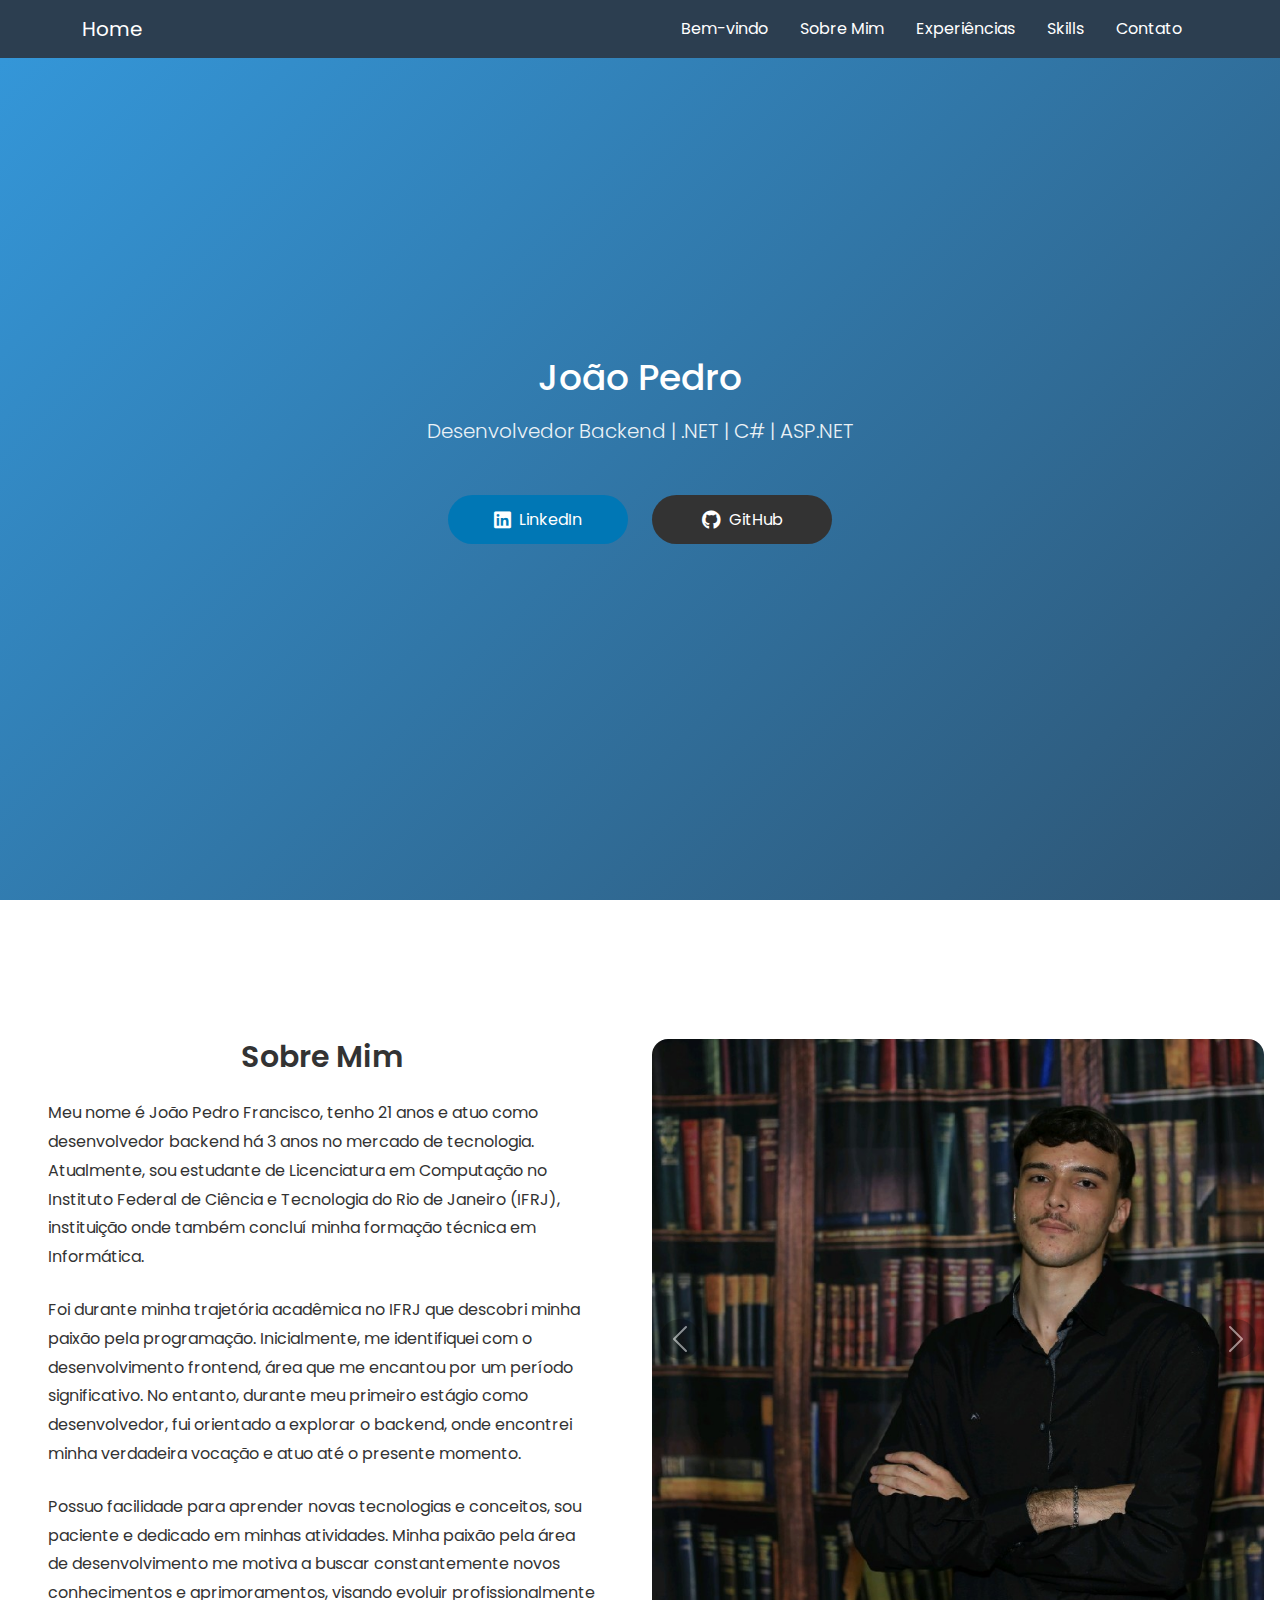
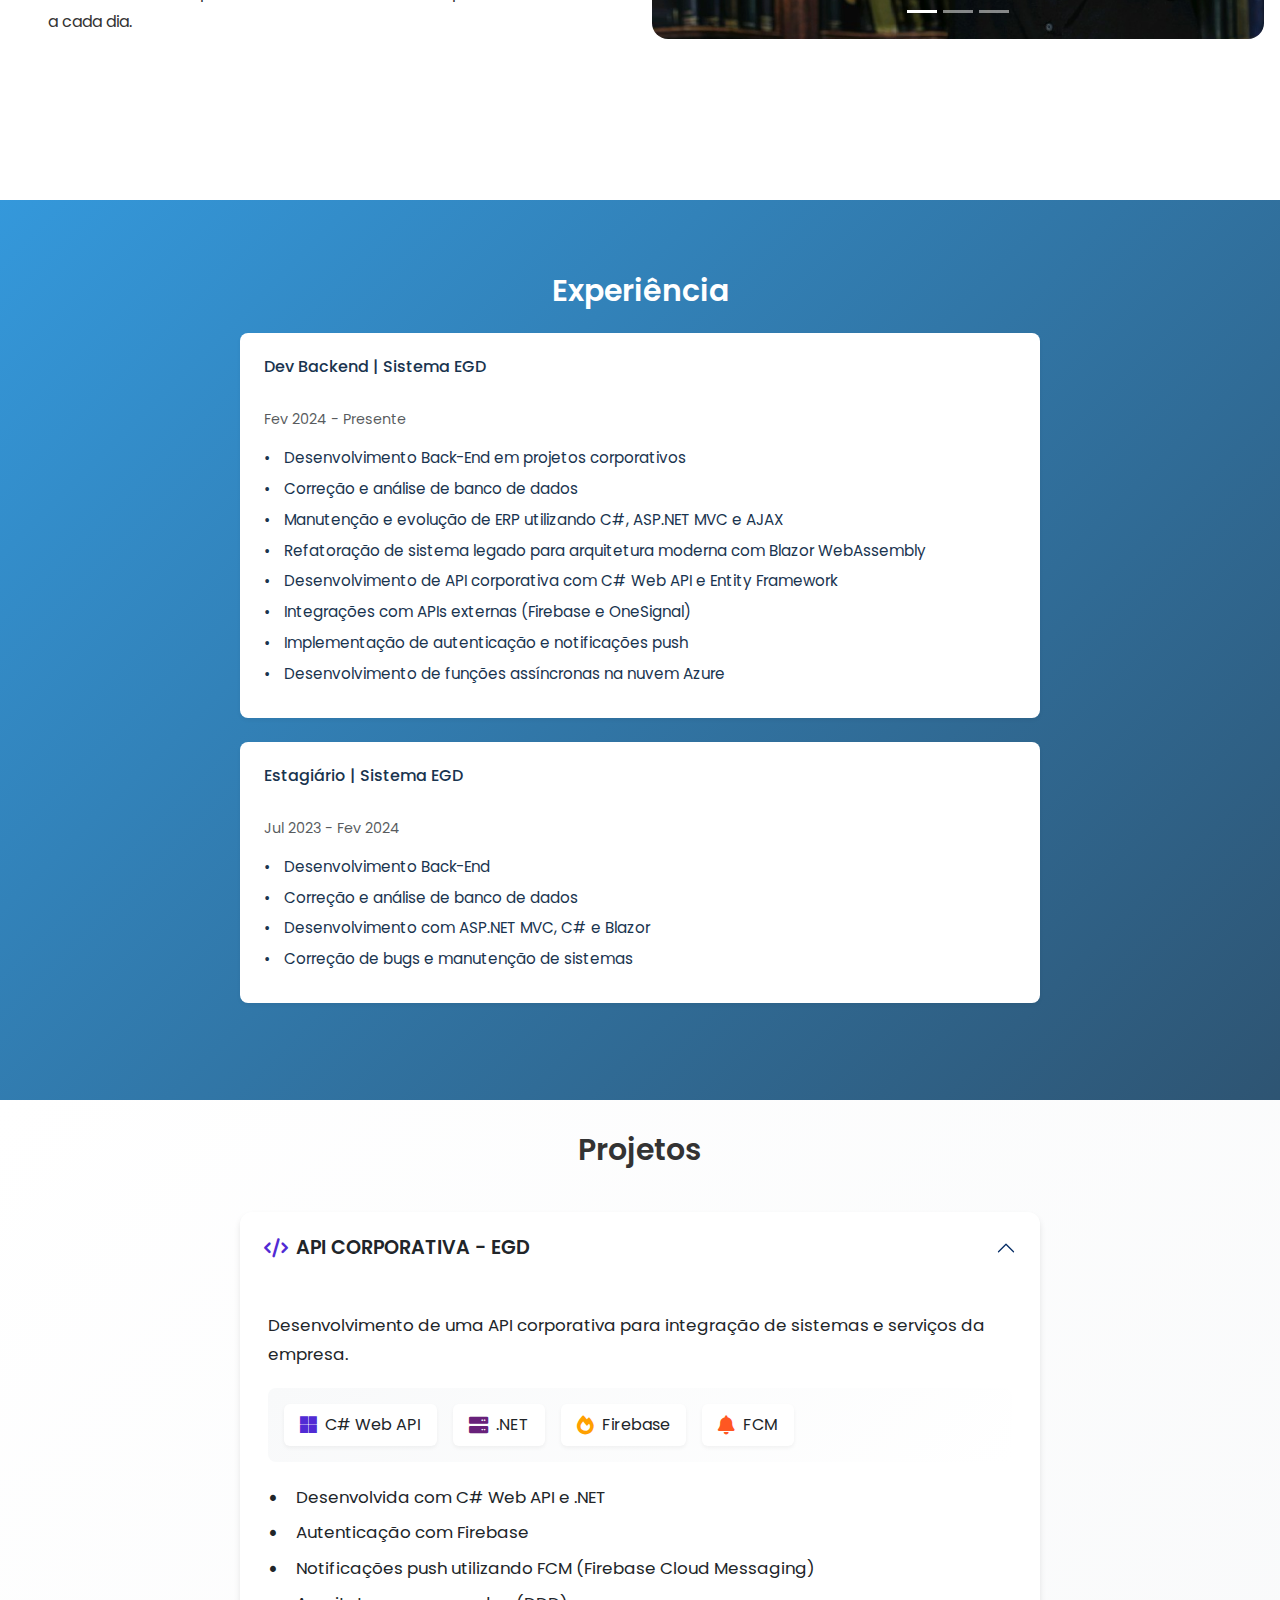
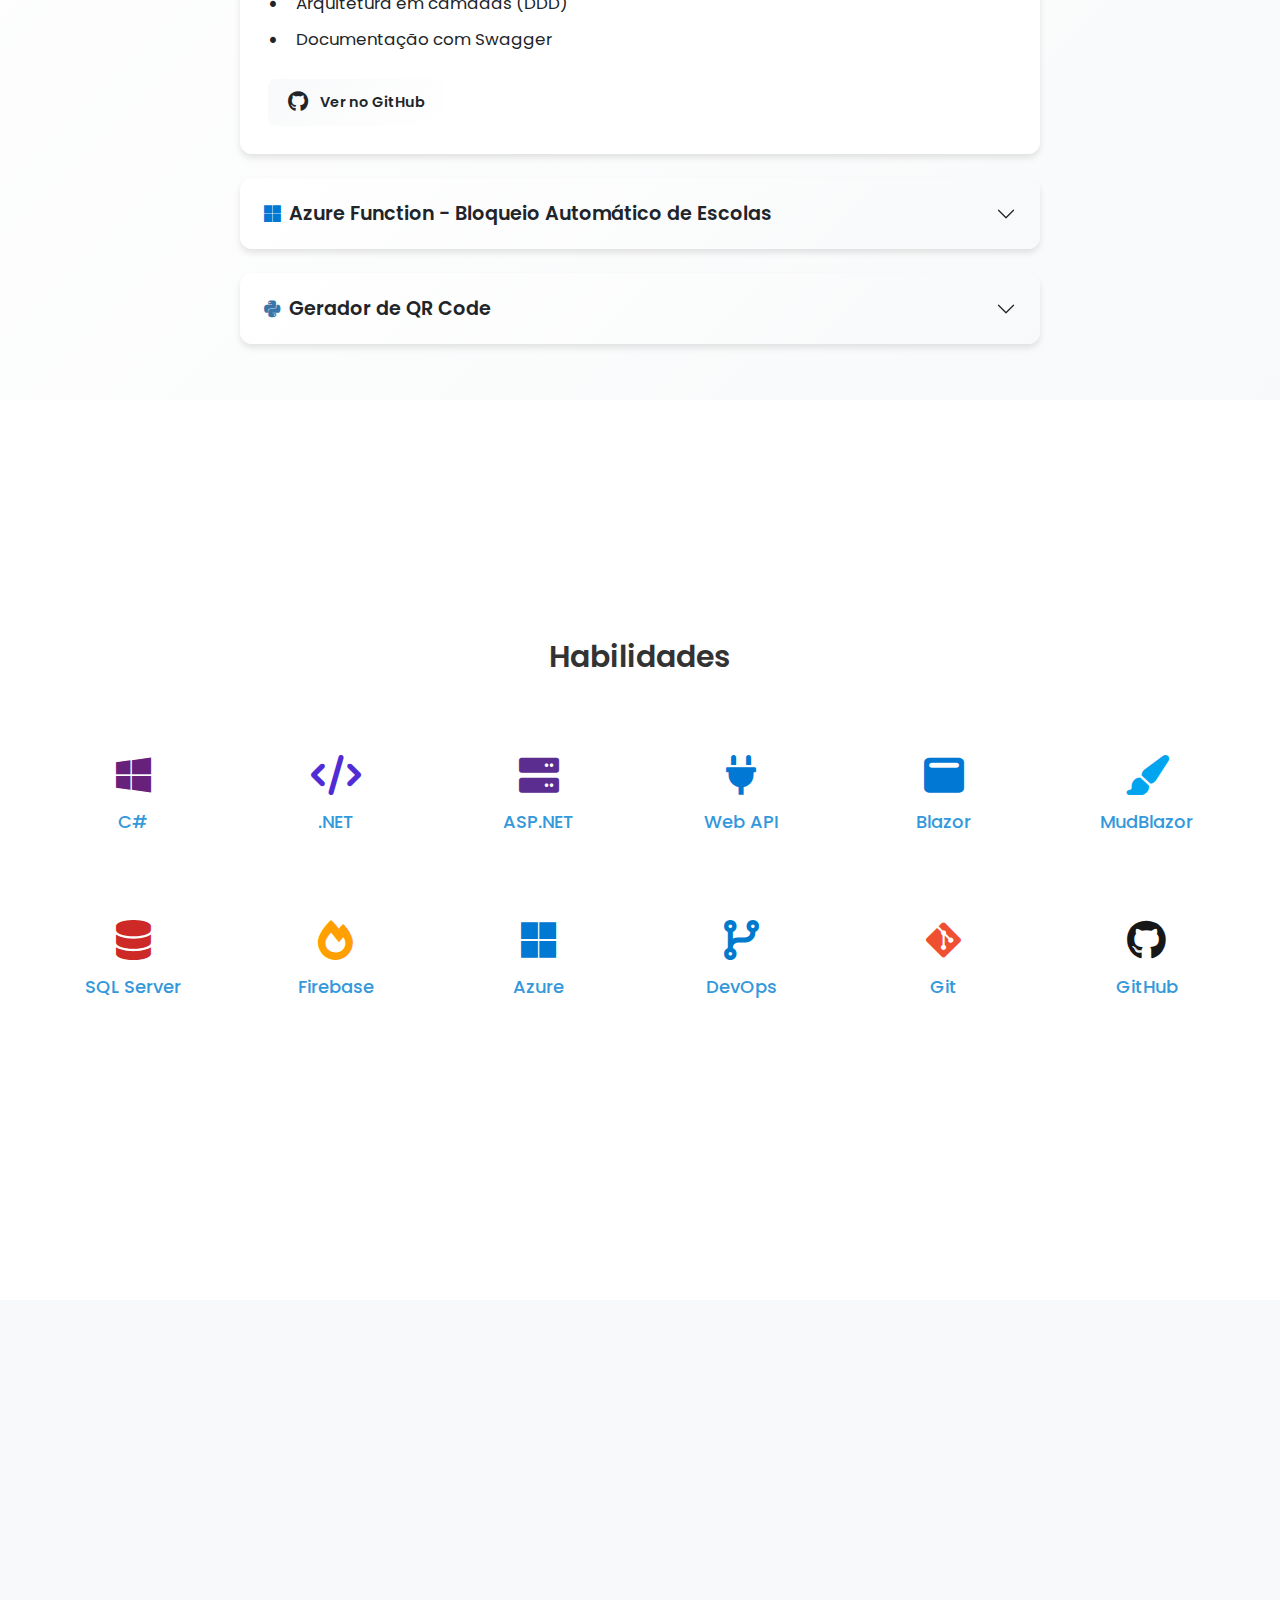
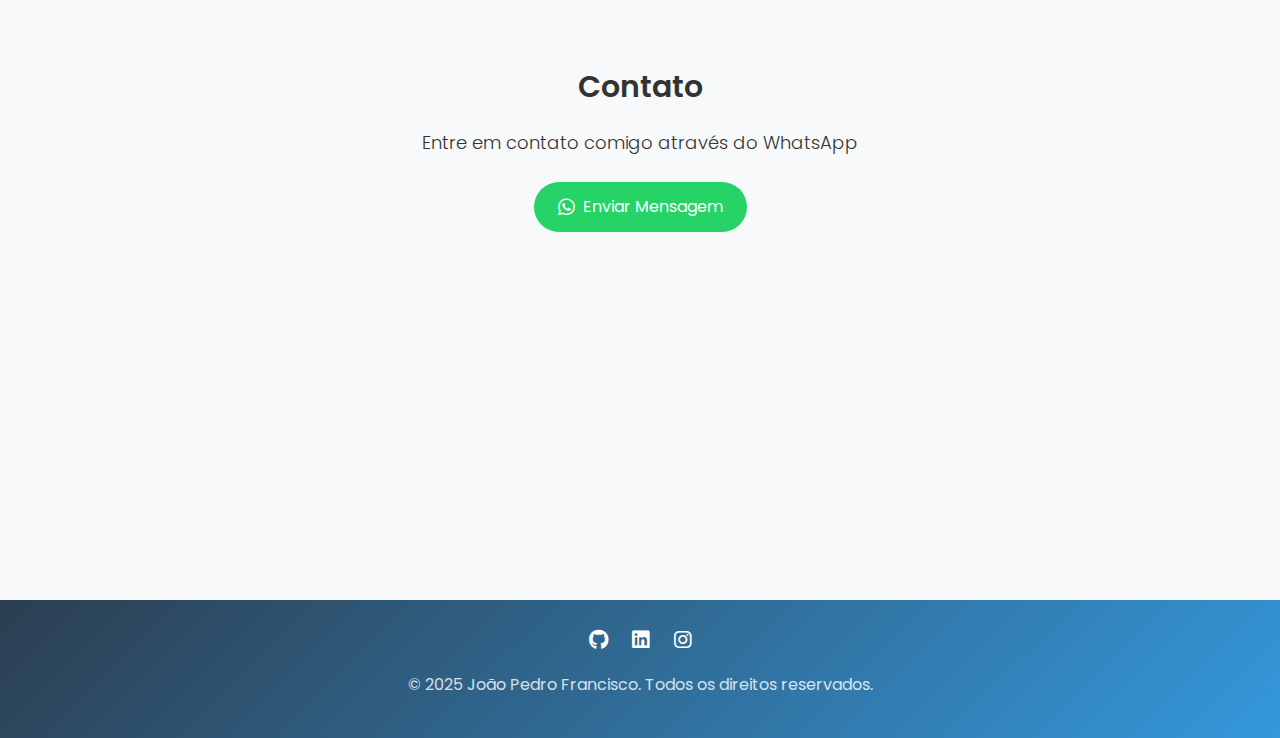
==== index.html @ aada688f "init" ====
<!DOCTYPE html>
<html lang="pt-br">
<head>
    <meta charset="UTF-8">
    <meta name="viewport" content="width=device-width, initial-scale=1.0">
    <title>Meu Portfólio</title>
    <link rel="preconnect" href="https://fonts.googleapis.com">
    <link rel="preconnect" href="https://fonts.gstatic.com" crossorigin>
    <link href="https://fonts.googleapis.com/css2?family=Poppins:wght@300;400;500;600;700&display=swap" rel="stylesheet">
    <link href="https://cdn.jsdelivr.net/npm/bootstrap@5.3.0/dist/css/bootstrap.min.css" rel="stylesheet">
    <link rel="stylesheet" href="https://cdnjs.cloudflare.com/ajax/libs/font-awesome/6.0.0/css/all.min.css">
    <link rel="stylesheet" href="styles/variables.css">
    <link rel="stylesheet" href="styles/base.css">
    <link rel="stylesheet" href="styles/layout.css">
    <link rel="stylesheet" href="styles/components.css">
    <link rel="stylesheet" href="styles/sections.css">
</head>
<body>
    <nav class="navbar navbar-expand-lg navbar-dark fixed-top">
        <div class="container">
            <a class="navbar-brand" href="#">Home</a>
            <button class="navbar-toggler" type="button" data-bs-toggle="collapse" data-bs-target="#navbarNav">
                <span class="navbar-toggler-icon"></span>
            </button>
            <div class="collapse navbar-collapse" id="navbarNav">
                <ul class="navbar-nav ms-auto">
                    <li class="nav-item"><a class="nav-link" href="#welcome">Bem-vindo</a></li>
                    <li class="nav-item"><a class="nav-link" href="#about">Sobre Mim</a></li>
                    <li class="nav-item"><a class="nav-link" href="#experience">Experiências</a></li>
                    <li class="nav-item"><a class="nav-link" href="#skills">Skills</a></li>
                    <li class="nav-item"><a class="nav-link" href="#contact">Contato</a></li>
                </ul>
            </div>
        </div>
    </nav>

    <section id="welcome" class="section">
        <div class="section-content">
            <h1>João Pedro</h1>
            <p>Desenvolvedor Backend | .NET | C# | ASP.NET</p>
            <div class="social-buttons">
                <a href="https://www.linkedin.com/in/joaofbr1/" target="_blank" class="social-btn linkedin-btn">
                    <i class="fab fa-linkedin"></i><span>LinkedIn</span>
                </a>
                <a href="https://github.com/joaofbr" target="_blank" class="social-btn github-btn">
                    <i class="fab fa-github"></i><span>GitHub</span>
                </a>
            </div>
        </div>
    </section>

    <section id="about" class="section">
        <div class="section-content">
            <div class="row">
                <div class="col-lg-6 col-sm-12">
                    <h2>Sobre Mim</h2>
                    <p>Meu nome é João Pedro Francisco, tenho 21 anos e atuo como desenvolvedor backend há 3 anos no mercado de tecnologia. Atualmente, sou estudante de Licenciatura em Computação no Instituto Federal de Ciência e Tecnologia do Rio de Janeiro (IFRJ), instituição onde também concluí minha formação técnica em Informática.</p>
                    <p>Foi durante minha trajetória acadêmica no IFRJ que descobri minha paixão pela programação. Inicialmente, me identifiquei com o desenvolvimento frontend, área que me encantou por um período significativo. No entanto, durante meu primeiro estágio como desenvolvedor, fui orientado a explorar o backend, onde encontrei minha verdadeira vocação e atuo até o presente momento.</p>
                    <p>Possuo facilidade para aprender novas tecnologias e conceitos, sou paciente e dedicado em minhas atividades. Minha paixão pela área de desenvolvimento me motiva a buscar constantemente novos conhecimentos e aprimoramentos, visando evoluir profissionalmente a cada dia.</p>
                </div>
                <div class="col-lg-6 col-sm-12">
                    <div id="profileCarousel" class="carousel slide" data-bs-ride="carousel">
                        <div class="carousel-indicators">
                            <button type="button" data-bs-target="#profileCarousel" data-bs-slide-to="0" class="active"></button>
                            <button type="button" data-bs-target="#profileCarousel" data-bs-slide-to="1"></button>
                            <button type="button" data-bs-target="#profileCarousel" data-bs-slide-to="2"></button>
                        </div>
                        <div class="carousel-inner">
                            <div class="carousel-item active">
                                <img src="assets/profile1.jpeg" class="d-block w-100 rounded" alt="Profile Image 1">
                            </div>
                            <div class="carousel-item">
                                <img src="assets/profile2.jpeg" class="d-block w-100 rounded" alt="Profile Image 2">
                            </div>
                            <div class="carousel-item">
                                <img src="assets/IMG_4162.jpg" class="d-block w-100 rounded" alt="Profile Image 3">
                            </div>
                        </div>
                        <button class="carousel-control-prev" type="button" data-bs-target="#profileCarousel" data-bs-slide="prev">
                            <span class="carousel-control-prev-icon"></span>
                            <span class="visually-hidden">Previous</span>
                        </button>
                        <button class="carousel-control-next" type="button" data-bs-target="#profileCarousel" data-bs-slide="next">
                            <span class="carousel-control-next-icon"></span>
                            <span class="visually-hidden">Next</span>
                        </button>
                    </div>
                </div>
            </div>
        </div>
    </section>

    <section id="experience" class="section">
        <div class="section-content">
            <h2 class="text-center mb-4">Experiência</h2>
            <div class="timeline">
                <div class="timeline-item">
                    <h3>Dev Backend | Sistema EGD</h3>
                    <p class="text-muted">Fev 2024 - Presente</p>
                    <ul>
                        <li>Desenvolvimento Back-End em projetos corporativos</li>
                        <li>Correção e análise de banco de dados</li>
                        <li>Manutenção e evolução de ERP utilizando C#, ASP.NET MVC e AJAX</li>
                        <li>Refatoração de sistema legado para arquitetura moderna com Blazor WebAssembly</li>
                        <li>Desenvolvimento de API corporativa com C# Web API e Entity Framework</li>
                        <li>Integrações com APIs externas (Firebase e OneSignal)</li>
                        <li>Implementação de autenticação e notificações push</li>
                        <li>Desenvolvimento de funções assíncronas na nuvem Azure</li>
                    </ul>
                </div>
                <div class="timeline-item">
                    <h3>Estagiário | Sistema EGD</h3>
                    <p class="text-muted">Jul 2023 - Fev 2024</p>
                    <ul>
                        <li>Desenvolvimento Back-End</li>
                        <li>Correção e análise de banco de dados</li>
                        <li>Desenvolvimento com ASP.NET MVC, C# e Blazor</li>
                        <li>Correção de bugs e manutenção de sistemas</li>
                    </ul>
                </div>
            </div>
        </div>
    </section>

    <section id="projects" class="section">
        <div class="section-content">
            <h2 class="text-center mb-4">Projetos</h2>
            <div class="projects-container">
                <div class="accordion" id="projectsAccordion">
                    <div class="accordion-item">
                        <h3 class="accordion-header">
                            <button class="accordion-button" type="button" data-bs-toggle="collapse" data-bs-target="#project1">
                                <i class="fas fa-code me-2" style="color: #512BD4;"></i>API CORPORATIVA - EGD
                            </button>
                        </h3>
                        <div id="project1" class="accordion-collapse collapse show" data-bs-parent="#projectsAccordion">
                            <div class="accordion-body">
                                <p>Desenvolvimento de uma API corporativa para integração de sistemas e serviços da empresa.</p>
                                <div class="tech-stack">
                                    <span class="tech-item"><i class="fab fa-microsoft" style="color: #512BD4;"></i> C# Web API</span>
                                    <span class="tech-item"><i class="fas fa-server" style="color: #68217A;"></i> .NET</span>
                                    <span class="tech-item"><i class="fas fa-fire" style="color: #FFA000;"></i> Firebase</span>
                                    <span class="tech-item"><i class="fas fa-bell" style="color: #FF5722;"></i> FCM</span>
                                </div>
                                <ul>
                                    <li>Desenvolvida com C# Web API e .NET</li>
                                    <li>Autenticação com Firebase</li>
                                    <li>Notificações push utilizando FCM (Firebase Cloud Messaging)</li>
                                    <li>Arquitetura em camadas (DDD)</li>
                                    <li>Documentação com Swagger</li>
                                </ul>
                                <a href="https://github.com/joaofbr/API_EGD" target="_blank" class="project-link">
                                    <i class="fab fa-github"></i>Ver no GitHub
                                </a>
                            </div>
                        </div>
                    </div>
                    <div class="accordion-item">
                        <h3 class="accordion-header">
                            <button class="accordion-button collapsed" type="button" data-bs-toggle="collapse" data-bs-target="#project2">
                                <i class="fab fa-microsoft me-2" style="color: #0078D4;"></i>Azure Function - Bloqueio Automático de Escolas
                            </button>
                        </h3>
                        <div id="project2" class="accordion-collapse collapse" data-bs-parent="#projectsAccordion">
                            <div class="accordion-body">
                                <p>Desenvolvimento de uma função Azure para automatizar o bloqueio de escolas inadimplentes com base no prazo de vencimento de cobrança.</p>
                                <div class="tech-stack">
                                    <span class="tech-item"><i class="fab fa-microsoft" style="color: #512BD4;"></i> C#</span>
                                    <span class="tech-item"><i class="fas fa-cloud" style="color: #0078D4;"></i> Azure Functions</span>
                                    <span class="tech-item"><i class="fas fa-database" style="color: #68217A;"></i> Dapper</span>
                                    <span class="tech-item"><i class="fas fa-clock" style="color: #FF5722;"></i> Background</span>
                                </div>
                                <ul>
                                    <li>Desenvolvida com C# e .NET</li>
                                    <li>Azure Functions para execução automatizada</li>
                                    <li>Dapper para acesso a dados</li>
                                    <li>Processamento em background</li>
                                    <li>Integração com sistema corporativo</li>
                                </ul>
                                <a href="https://github.com/joaofbr/EGD.Functions" target="_blank" class="project-link">
                                    <i class="fab fa-github"></i>Ver no GitHub
                                </a>
                            </div>
                        </div>
                    </div>
                    <div class="accordion-item">
                        <h3 class="accordion-header">
                            <button class="accordion-button collapsed" type="button" data-bs-toggle="collapse" data-bs-target="#project3">
                                <i class="fab fa-python me-2" style="color: #3776AB;"></i>Gerador de QR Code
                            </button>
                        </h3>
                        <div id="project3" class="accordion-collapse collapse" data-bs-parent="#projectsAccordion">
                            <div class="accordion-body">
                                <p>Desenvolvimento de um gerador de QR Code em Python, permitindo a criação de múltiplos códigos QR com cores personalizadas.</p>
                                <div class="tech-stack">
                                    <span class="tech-item"><i class="fab fa-python" style="color: #3776AB;"></i> Python</span>
                                    <span class="tech-item"><i class="fas fa-qrcode" style="color: #000000;"></i> QR Code</span>
                                    <span class="tech-item"><i class="fas fa-palette" style="color: #FF5722;"></i> Cores</span>
                                    <span class="tech-item"><i class="fas fa-folder" style="color: #4CAF50;"></i> Salvamento</span>
                                </div>
                                <ul>
                                    <li>Desenvolvido em Python</li>
                                    <li>Utilização da biblioteca qrcode</li>
                                    <li>Geração de múltiplos QR Codes em sequência</li>
                                    <li>Personalização de cores (preenchimento e fundo)</li>
                                    <li>Salvamento automático em pasta específica</li>
                                </ul>
                                <a href="https://github.com/joaofbr/gerador-de-qrcode" target="_blank" class="project-link">
                                    <i class="fab fa-github"></i>Ver no GitHub
                                </a>
                            </div>
                        </div>
                    </div>
                </div>
            </div>
        </div>
    </section>

    <section id="skills" class="section">
        <div class="section-content text-center">
            <h2 class="mb-4">Habilidades</h2>
            <div class="skills-grid">
                <div class="skill-item"><i class="fab fa-windows skill-icon"></i><h3>C#</h3></div>
                <div class="skill-item"><i class="fas fa-code skill-icon"></i><h3>.NET</h3></div>
                <div class="skill-item"><i class="fas fa-server skill-icon"></i><h3>ASP.NET</h3></div>
                <div class="skill-item"><i class="fas fa-plug skill-icon"></i><h3>Web API</h3></div>
                <div class="skill-item"><i class="fas fa-window-maximize skill-icon"></i><h3>Blazor</h3></div>
                <div class="skill-item"><i class="fas fa-paint-brush skill-icon"></i><h3>MudBlazor</h3></div>
                <div class="skill-item"><i class="fas fa-database skill-icon"></i><h3>SQL Server</h3></div>
                <div class="skill-item"><i class="fas fa-fire skill-icon"></i><h3>Firebase</h3></div>
                <div class="skill-item"><i class="fab fa-microsoft skill-icon"></i><h3>Azure</h3></div>
                <div class="skill-item"><i class="fas fa-code-branch skill-icon"></i><h3>DevOps</h3></div>
                <div class="skill-item"><i class="fab fa-git-alt skill-icon"></i><h3>Git</h3></div>
                <div class="skill-item"><i class="fab fa-github skill-icon"></i><h3>GitHub</h3></div>
            </div>
        </div>
    </section>

    <section id="contact" class="section">
        <div class="section-content text-center">
            <h2 class="mb-4">Contato</h2>
            <p class="lead mb-4">Entre em contato comigo através do WhatsApp</p>
            <a href="https://wa.me/24999203432" target="_blank" class="social-btn whatsapp-btn">
                <i class="fab fa-whatsapp"></i><span>Enviar Mensagem</span>
            </a>
        </div>
    </section>

    <footer class="footer">
        <div class="container">
            <div class="row">
                <div class="col-lg-12 text-center">
                    <div class="social-links">
                        <a href="https://github.com/joaofbr" target="_blank"><i class="fab fa-github"></i></a>
                        <a href="https://www.linkedin.com/in/joaofbr1/" target="_blank"><i class="fab fa-linkedin"></i></a>
                        <a href="https://www.instagram.com/fbr.joao/" target="_blank"><i class="fab fa-instagram"></i></a>
                    </div>
                    <p class="copyright">© 2025 João Pedro Francisco. Todos os direitos reservados.</p>
                </div>
            </div>
        </div>
    </footer>

    <script src="https://cdn.jsdelivr.net/npm/bootstrap@5.3.0/dist/js/bootstrap.bundle.min.js"></script>
    <script src="scripts/script.js"></script>
</body>
</html>
---- styles/variables.css ----
:root {
    --primary-color: #2c3e50;
    --secondary-color: #3498db;
    --accent-color: #e74c3c;
    --white: #ffffff;
    --light-gray: #f8f9fa;
    --dark-gray: #343a40;
    --text-color: #333333;
    
    --whatsapp-color: #25D366;
    --whatsapp-hover: #128C7E;
    --linkedin-color: #0077b5;
    --linkedin-hover: #005e93;
    --github-color: #333;
    --github-hover: #24292e;

    --font-size-xs: 0.75rem;
    --font-size-sm: 0.875rem;
    --font-size-base: 1rem;
    --font-size-lg: 1.125rem;
    --font-size-xl: 1.25rem;
    --font-size-2xl: 1.5rem;
    --font-size-3xl: 1.875rem;
    --font-size-4xl: 2.25rem;

    --spacing-xs: 0.25rem;
    --spacing-sm: 0.5rem;
    --spacing-md: 1rem;
    --spacing-lg: 1.5rem;
    --spacing-xl: 2rem;
    --spacing-2xl: 3rem;
    --spacing-3xl: 4rem;
}
---- styles/base.css ----
/* Reset */
* {
    margin: 0;
    padding: 0;
    box-sizing: border-box;
}

html {
    scroll-behavior: smooth;
    font-size: 16px;
}

body {
    font-family: 'Poppins', sans-serif;
    color: var(--text-color);
    line-height: 1.6;
    overflow-x: hidden;
}

h1, h2, h3, h4, h5, h6 {
    margin-bottom: 1rem;
    line-height: 1.2;
    font-weight: 600;
}

h1 { font-size: 2.25rem; font-weight: 700; }
h2 { font-size: 1.875rem; font-weight: 600; }
h3 { font-size: 1.5rem; font-weight: 500; }
h4 { font-size: 1.25rem; font-weight: 500; }
h5 { font-size: 1.125rem; font-weight: 500; }
h6 { font-size: 1rem; font-weight: 500; }

p {
    margin-bottom: 1rem;
    font-weight: 400;
}

.lead {
    font-size: 1.25rem;
    font-weight: 300;
}

a {
    color: var(--secondary-color);
    text-decoration: none;
    transition: all 0.3s ease;
}

a:hover { color: var(--primary-color); }

img {
    max-width: 100%;
    height: auto;
    display: block;
}

ul, ol {
    list-style: none;
    padding-left: 0;
    margin-bottom: 1rem;
}

button {
    cursor: pointer;
    border: none;
    background: none;
    font-family: inherit;
}

:focus {
    outline: 2px solid var(--secondary-color);
    outline-offset: 2px;
}

::selection {
    background-color: var(--secondary-color);
    color: var(--white);
}
---- styles/layout.css ----
.section {
    min-height: 100vh;
    display: flex;
    align-items: center;
    padding: var(--spacing-xl) 0;
    position: relative;
}

.section-content {
    width: 100%;
    margin: 0 auto;
    padding: 0 var(--spacing-md);
}

@media (max-width: 992px) {
    .col-lg-4, .col-lg-8 {
        flex: 0 0 100%;
        max-width: 100%;
    }
    .section {padding: var(--spacing-lg) 0;}
}
---- styles/components.css ----
.navbar {
    background-color: var(--primary-color);
    padding: 0.5rem 0;
    transition: all 0.3s ease;
    position: fixed;
    width: 100%;
    z-index: 1000;
}

.navbar-brand {
    font-size: 1.25rem;
    color: var(--white);
}

.nav-link {
    color: var(--white) !important;
    margin: 0 0.5rem;
    transition: all 0.3s ease;
}

.nav-link:hover {
    color: var(--secondary-color) !important;
}

.carousel-inner {
    border-radius: 1rem;
}

.carousel-item img {
    height: 600px;
    object-fit: cover;
}

.carousel-control-prev, .carousel-control-next {
    width: 40px;
    height: 40px;
    background-color: rgba(0, 0, 0, 0.5);
    border-radius: 50%;
    top: 50%;
    transform: translateY(-50%);
    margin: 0 var(--spacing-sm);
}

.timeline {
    max-width: 700px;
    margin: 0 auto;
    text-align: left;
}

.timeline-item {
    padding: 1.25rem;
    margin-bottom: 1.5rem;
    background-color: var(--white);
    border-radius: 0.5rem;
    box-shadow: 0 2px 4px rgba(0, 0, 0, 0.1);
    transition: transform 0.3s ease;
}

.timeline-item:hover {
    transform: translateY(-5px);
    box-shadow: 0 4px 8px rgba(0, 0, 0, 0.15);
}

.timeline-item h3 {
    color: var(--primary-color);
    margin-bottom: 0.25rem;
    font-size: 1.1rem;
}

.timeline-item .text-muted {
    color: var(--gray);
    margin-bottom: 0.75rem;
    font-size: 0.85rem;
}

.timeline-item ul {
    list-style-type: none;
    padding-left: 0;
    margin-bottom: 0;
}

.timeline-item li {
    position: relative;
    padding-left: 1.25rem;
    margin-bottom: 0.35rem;
    font-size: 0.9rem;
    line-height: 1.4;
}

.timeline-item li::before {
    content: "•";
    color: var(--secondary-color);
    position: absolute;
    left: 0;
}

.skills-grid {
    display: grid;
    grid-template-columns: repeat(auto-fit, minmax(150px, 1fr));
    gap: 2rem;
    padding: 2rem;
}

.skill-item {
    background: var(--white);
    padding: 1.5rem;
    border-radius: 10px;
    text-align: center;
    transition: all 0.3s ease;
    position: relative;
    overflow: hidden;
}

.skill-item::before {
    content: '';
    position: absolute;
    top: 0;
    left: 0;
    width: 100%;
    height: 100%;
    background: linear-gradient(135deg, var(--primary-color), var(--secondary-color));
    opacity: 0;
    transition: opacity 0.3s ease;
    z-index: 0;
}

.skill-item:hover::before {
    opacity: 0.1;
}

.skill-item:hover {
    transform: translateY(-5px);
    box-shadow: 0 5px 15px rgba(0, 0, 0, 0.1);
}

.skill-icon {
    font-size: 2.5rem;
    margin-bottom: 1rem;
    position: relative;
    z-index: 1;
}

.skill-item h3 {
    margin: 0;
    font-size: 1.2rem;
    position: relative;
    z-index: 1;
}

.skill-item:nth-child(1) .skill-icon { color: #68217A; } /* C# */
.skill-item:nth-child(2) .skill-icon { color: #512BD4; } /* .NET */
.skill-item:nth-child(3) .skill-icon { color: #5C2D91; } /* ASP.NET */
.skill-item:nth-child(4) .skill-icon { color: #0078D4; } /* Web API */
.skill-item:nth-child(5) .skill-icon { color: #0078D4; } /* Blazor */
.skill-item:nth-child(6) .skill-icon { color: #00A4EF; } /* MudBlazor */
.skill-item:nth-child(7) .skill-icon { color: #CC2927; } /* SQL Server */
.skill-item:nth-child(8) .skill-icon { color: #FFA000; } /* Firebase */
.skill-item:nth-child(9) .skill-icon { color: #0078D4; } /* Azure */
.skill-item:nth-child(10) .skill-icon { color: #007ACC; } /* DevOps */
.skill-item:nth-child(11) .skill-icon { color: #F05032; } /* Git */
.skill-item:nth-child(12) .skill-icon { color: #181717; } /* GitHub */

.skill-item:hover .skill-icon {
    transform: scale(1.1);
    transition: transform 0.3s ease;
}

.skill-item:hover h3 {
    color: var(--primary-color);
    transition: color 0.3s ease;
}

.social-btn {
    display: inline-flex;
    align-items: center;
    justify-content: center;
    gap: 0.5rem;
    padding: 0.75rem 1.5rem;
    border-radius: 50px;
    color: var(--white);
    text-decoration: none;
    transition: all 0.3s ease;
    position: relative;
    overflow: hidden;
    min-width: 180px;
}

.social-btn i, .social-btn span {
    color: var(--white);
}

.social-btn i {
    font-size: 1.2rem;
}

.social-btn span {
    font-size: 1rem;
}

.linkedin-btn { background-color: var(--linkedin-color); }
.github-btn { background-color: var(--github-color); }
.whatsapp-btn { background-color: var(--whatsapp-color); }

.social-btn:hover {
    transform: translateY(-3px);
    box-shadow: 0 4px 15px rgba(0, 0, 0, 0.2);
    color: var(--white);
}

.whatsapp-btn::before {
    content: '';
    position: absolute;
    top: 0;
    left: 0;
    width: 100%;
    height: 100%;
    background: linear-gradient(135deg, #128C7E, var(--whatsapp-color));
    opacity: 0;
    transition: opacity 0.5s ease;
    z-index: -1;
}

.whatsapp-btn:hover::before {
    opacity: 1;
}

.footer {
    background: linear-gradient(135deg, var(--primary-color), var(--secondary-color));
    color: var(--white);
    padding: var(--spacing-lg) 0;
    margin-top: auto;
}

.social-links {
    display: flex;
    justify-content: center;
    gap: var(--spacing-lg);
    margin-bottom: var(--spacing-md);
}

.social-links a {
    color: var(--white);
    font-size: var(--font-size-xl);
    transition: all 0.3s ease;
}

.social-links a:hover {
    color: var(--whatsapp-color);
    transform: translateY(-3px);
}

.copyright {
    text-align: center;
    font-size: var(--font-size-base);
    opacity: 0.8;
}

.projects-container {
    max-width: 700px;
    margin: 0 auto;
}

.accordion {
    --bs-accordion-bg: var(--white);
    --bs-accordion-border-color: rgba(0, 0, 0, 0.1);
    --bs-accordion-btn-bg: var(--white);
    --bs-accordion-btn-color: var(--primary-color);
    --bs-accordion-btn-focus-border-color: var(--secondary-color);
    --bs-accordion-btn-focus-box-shadow: 0 0 0 0.25rem rgba(0, 0, 0, 0.1);
    --bs-accordion-active-color: var(--primary-color);
    --bs-accordion-active-bg: rgba(0, 0, 0, 0.02);
}

.accordion-button {
    font-weight: 500;
    padding: 1.25rem;
}

.accordion-button:not(.collapsed) {
    background-color: var(--bs-accordion-active-bg);
}

.accordion-button::after {
    background-image: url("data:image/svg+xml,%3csvg xmlns='http://www.w3.org/2000/svg' viewBox='0 0 16 16' fill='%23212529'%3e%3cpath fill-rule='evenodd' d='M1.646 4.646a.5.5 0 0 1 .708 0L8 10.293l5.646-5.647a.5.5 0 0 1 .708.708l-6 6a.5.5 0 0 1-.708 0l-6-6a.5.5 0 0 1 0-.708z'/%3e%3c/svg%3e");
}

.accordion-body {
    padding: 1.25rem;
}

.accordion-body p {
    margin-bottom: 1rem;
    color: var(--gray);
    font-size: 0.95rem;
    line-height: 1.5;
}

.accordion-body ul {
    list-style-type: none;
    padding-left: 0;
    margin-bottom: 1.5rem;
}

.accordion-body li {
    position: relative;
    padding-left: 1.25rem;
    margin-bottom: 0.5rem;
    font-size: 0.9rem;
    line-height: 1.4;
    color: var(--gray);
}

.accordion-body li::before {
    content: "•";
    color: var(--secondary-color);
    position: absolute;
    left: 0;
}

.project-link {
    display: inline-flex;
    align-items: center;
    gap: 0.5rem;
    color: var(--primary-color);
    text-decoration: none;
    font-size: 0.9rem;
    transition: color 0.3s ease;
}

.project-link:hover {
    color: var(--secondary-color);
}

.project-link i {
    font-size: 1.1rem;
}

@media (max-width: 768px) {
    .skills-grid {
        grid-template-columns: repeat(auto-fit, minmax(120px, 1fr));
        gap: 1rem;
        padding: 1rem;
    }
    
    .skill-icon { font-size: 2rem; }
    .skill-item h3 { font-size: 1rem; }
    
    .timeline {
        max-width: 100%;
        padding: 0 1rem;
    }
    
    .timeline-item {
        padding: 1rem;
        margin-bottom: 1.25rem;
    }
    
    .timeline-item h3 { font-size: 1rem; }
    .timeline-item li { font-size: 0.85rem; }
    
    .accordion-button, .accordion-body { padding: 1rem; }
    .accordion-body p { font-size: 0.9rem; }
    .accordion-body li { font-size: 0.85rem; }
}

@media (max-width: 576px) {
    .social-btn { min-width: 160px; }
}
---- styles/sections.css ----
#welcome {
    background: linear-gradient(-45deg, var(--primary-color), var(--secondary-color), var(--primary-color), var(--secondary-color));
    background-size: 400% 400%;
    animation: gradient 15s ease infinite;
    color: var(--white);
    min-height: 100vh;
    display: flex;
    align-items: center;
    justify-content: center;
    text-align: center;
    padding: 2rem 0;
    position: relative;
    overflow: hidden;
}

#welcome::before {
    content: '';
    position: absolute;
    top: 0;
    left: 0;
    width: 100%;
    height: 100%;
    background: url('../images/pattern.png') repeat;
    opacity: 0.1;
    z-index: 0;
}

#welcome .section-content {
    position: relative;
    z-index: 1;
    color: var(--white);
}

@keyframes gradient {
    0% { background-position: 0% 50%; }
    50% { background-position: 100% 50%; }
    100% { background-position: 0% 50%; }
}

#welcome h1 {
    font-size: 2.25rem;
    margin-bottom: 1rem;
    font-weight: 500;
}

#welcome p {
    font-size: 1.25rem;
    margin-bottom: 3rem;
    opacity: 0.9;
    font-weight: 300;
}

#welcome .social-buttons {
    display: flex;
    justify-content: center;
    gap: 1.5rem;
    flex-wrap: wrap;
    margin-top: 2rem;
}

#about {
    background-color: var(--white);
    padding: var(--spacing-2xl) 0;
    text-align: left;
    position: relative;
    z-index: 2;
}

#about h2 {
    color: var(--primary-color);
    font-size: var(--font-size-3xl);
    margin-bottom: var(--spacing-xl);
    text-align: left;
    padding: 0 var(--spacing-xl);
}

#about p {
    color: var(--text-color);
    font-size: 1rem;
    line-height: 1.8;
    max-width: 1000px;
    margin: 0 auto var(--spacing-lg);
    padding: 0 var(--spacing-xl);
}

#experience {
    background: linear-gradient(-45deg, var(--primary-color), var(--secondary-color), var(--primary-color), var(--secondary-color));
    background-size: 400% 400%;
    animation: gradient 15s ease infinite;
    color: var(--white);
    padding: var(--spacing-xl) 0;
    position: relative;
    z-index: 2;
}

#experience::before {
    content: '';
    position: absolute;
    top: 0;
    left: 0;
    width: 100%;
    height: 100%;
    background: url('../images/pattern.png') repeat;
    opacity: 0.1;
    z-index: 0;
}

#experience .section-content {
    position: relative;
    z-index: 1;
}

#experience h3 { color: #19344f; font-size: var(--h2-size); margin-bottom: 2rem; }
#experience li { color: #19344f; }

.timeline {
    max-width: 800px;
    margin: 0 auto;
}

.timeline-item {
    background-color: var(--white);
    padding: 1.5rem;
    margin-bottom: 1.5rem;
    border-radius: 8px;
    box-shadow: 0 2px 4px rgba(0, 0, 0, 0.05);
}

.timeline-item h3 {
    color: var(--primary);
    font-size: 1.1rem;
    margin-bottom: 0.5rem;
}

.timeline-item .text-muted {
    color: var(--gray);
    font-size: 0.9rem;
    margin-bottom: 1rem;
}

.timeline-item ul {
    list-style-type: none;
    padding-left: 0;
    margin-bottom: 0;
}

.timeline-item li {
    position: relative;
    padding-left: 1.25rem;
    margin-bottom: 0.5rem;
    font-size: 0.95rem;
    line-height: 1.5;
    color: var(--text);
}

.timeline-item li::before {
    content: "•";
    color: var(--primary);
    position: absolute;
    left: 0;
}

#skills {
    background-color: var(--white);
    padding: var(--spacing-xl) 0;
    position: relative;
    z-index: 2;
}

#contact {
    background-color: var(--light-gray);
    padding: var(--spacing-xl) 0;
    text-align: center;
    position: relative;
    z-index: 2;
}

#about h2, #experience h2, #projects h2, #skills h2, #contact h2 {
    font-size: var(--font-size-3xl);
    margin-bottom: var(--spacing-lg);
    color: var(--primary);
    text-align: center;
}

#skills h3 {
    font-size: var(--font-size-lg);
    margin-bottom: var(--spacing-sm);
    color: var(--secondary-color);
}

#contact p {
    font-size: var(--font-size-lg);
    margin-bottom: var(--spacing-lg);
    color: var(--text-color);
}

#projects {
    background: linear-gradient(135deg, var(--white) 0%, var(--light-gray) 100%);
    padding: var(--spacing-xl) 0;
    position: relative;
    z-index: 2;
}

#projects h2 {
    color: var(--primary);
    font-size: var(--font-size-3xl);
    margin-bottom: 3rem;
    text-align: center;
    position: relative;
}

#projects h2::after {
    content: '';
    display: block;
    width: 80px;
    height: 4px;
    background: linear-gradient(90deg, var(--primary), var(--secondary));
    margin: 1rem auto;
    border-radius: 2px;
}

.projects-container {
    max-width: 800px;
    margin: 0 auto;
}

.accordion-item {
    border: none;
    margin-bottom: 1.5rem;
    border-radius: 12px !important;
    overflow: hidden;
    box-shadow: 0 4px 6px rgba(0, 0, 0, 0.1);
    transition: transform 0.3s ease, box-shadow 0.3s ease;
}

.accordion-item:hover {
    transform: translateY(-5px);
    box-shadow: 0 8px 15px rgba(0, 0, 0, 0.15);
}

.accordion-button {
    background: linear-gradient(135deg, var(--white) 0%, var(--light-gray) 100%);
    color: var(--primary);
    font-size: 1.2rem;
    font-weight: 600;
    padding: 1.5rem;
    border-radius: 12px !important;
}

.accordion-button:not(.collapsed) {
    background: linear-gradient(135deg, var(--primary) 0%, var(--secondary) 100%);
    color: var(--primary);
    box-shadow: none;
}

.accordion-button:focus {
    box-shadow: none;
    border-color: transparent;
}

.accordion-body {
    padding: 1.75rem;
    background-color: var(--white);
    border-radius: 0 0 12px 12px;
}

.accordion-body p {
    color: var(--text);
    margin-bottom: 1.25rem;
    line-height: 1.7;
    font-size: 1.05rem;
}

.tech-stack {
    display: flex;
    flex-wrap: wrap;
    gap: 1rem;
    margin-bottom: 1.5rem;
    padding: 1rem;
    background: linear-gradient(135deg, var(--light-gray) 0%, var(--white) 100%);
    border-radius: 8px;
}

.tech-item {
    display: inline-flex;
    align-items: center;
    gap: 0.5rem;
    padding: 0.5rem 1rem;
    background-color: var(--white);
    border-radius: 6px;
    box-shadow: 0 2px 4px rgba(0, 0, 0, 0.05);
    transition: transform 0.3s ease;
}

.tech-item:hover {
    transform: translateY(-2px);
}

.tech-item i {
    font-size: 1.2rem;
}

.accordion-body ul {
    list-style-type: none;
    padding-left: 0;
    margin-bottom: 1.75rem;
}

.accordion-body ul li {
    color: var(--text);
    margin-bottom: 0.75rem;
    padding-left: 1.75rem;
    position: relative;
    font-size: 1.05rem;
}

.accordion-body ul li:before {
    content: "•";
    color: var(--primary);
    position: absolute;
    left: 0;
    font-size: 1.5rem;
    line-height: 1;
}

.project-link {
    display: inline-flex;
    align-items: center;
    gap: 0.75rem;
    color: var(--primary);
    text-decoration: none;
    font-weight: 600;
    padding: 0.75rem 1.25rem;
    background: linear-gradient(135deg, var(--light-gray) 0%, var(--white) 100%);
    border-radius: 8px;
    transition: all 0.3s ease;
}

.project-link:hover {
    color: var(--primary);
    background: linear-gradient(135deg, var(--primary) 0%, var(--secondary) 100%);
    transform: translateY(-2px);
    box-shadow: 0 4px 8px rgba(0, 0, 0, 0.1);
    opacity: 0.9;
}

.project-link i {
    font-size: 1.3rem;
}

@media (max-width: 992px) {
    #welcome h1 { font-size: var(--font-size-3xl); }
    #welcome p { font-size: var(--font-size-lg); }
    #about h2, #experience h2, #projects h2, #skills h2, #contact h2 { font-size: var(--font-size-2xl); }
    .carousel-item img { height: 400px; }
    #welcome .social-buttons { gap: 1.25rem; }
}

@media (max-width: 768px) {
    #welcome h1 { font-size: var(--font-size-2xl); }
    #welcome p { font-size: var(--font-size-base); }
    .carousel-item img { height: 300px; }
    .skills-grid {
        grid-template-columns: repeat(auto-fit, minmax(120px, 1fr));
        gap: 1rem;
        padding: 1rem;
    }
    .skill-icon { font-size: 2rem; }
    .skill-item h3 { font-size: 1rem; }
    #welcome .social-buttons { gap: 1rem; }
    .timeline-item { padding: 1.25rem; }
    .accordion-button { font-size: 1.1rem; padding: 1.25rem; }
    .accordion-body { padding: 1.5rem; }
    .accordion-body p, .accordion-body ul li, .timeline-item li { font-size: 1rem; }
    .project-link { padding: 0.5rem 1rem; }
    #about h2, #experience h2, #projects h2, #skills h2, #contact h2 { font-size: var(--font-size-xl); }
    .tech-stack { gap: 0.75rem; }
    .tech-item { padding: 0.4rem 0.8rem; font-size: 0.9rem; }
}

@media (max-width: 576px) {
    #welcome .social-buttons {
        flex-direction: column;
        align-items: center;
        gap: 1rem;
    }
    #welcome .social-btn {
        width: 100%;
        max-width: 200px;
    }
    #about h2, #experience h2, #projects h2, #skills h2, #contact h2 { font-size: var(--font-size-lg); }
    .skills-grid { grid-template-columns: repeat(auto-fit, minmax(150px, 1fr)); }
}
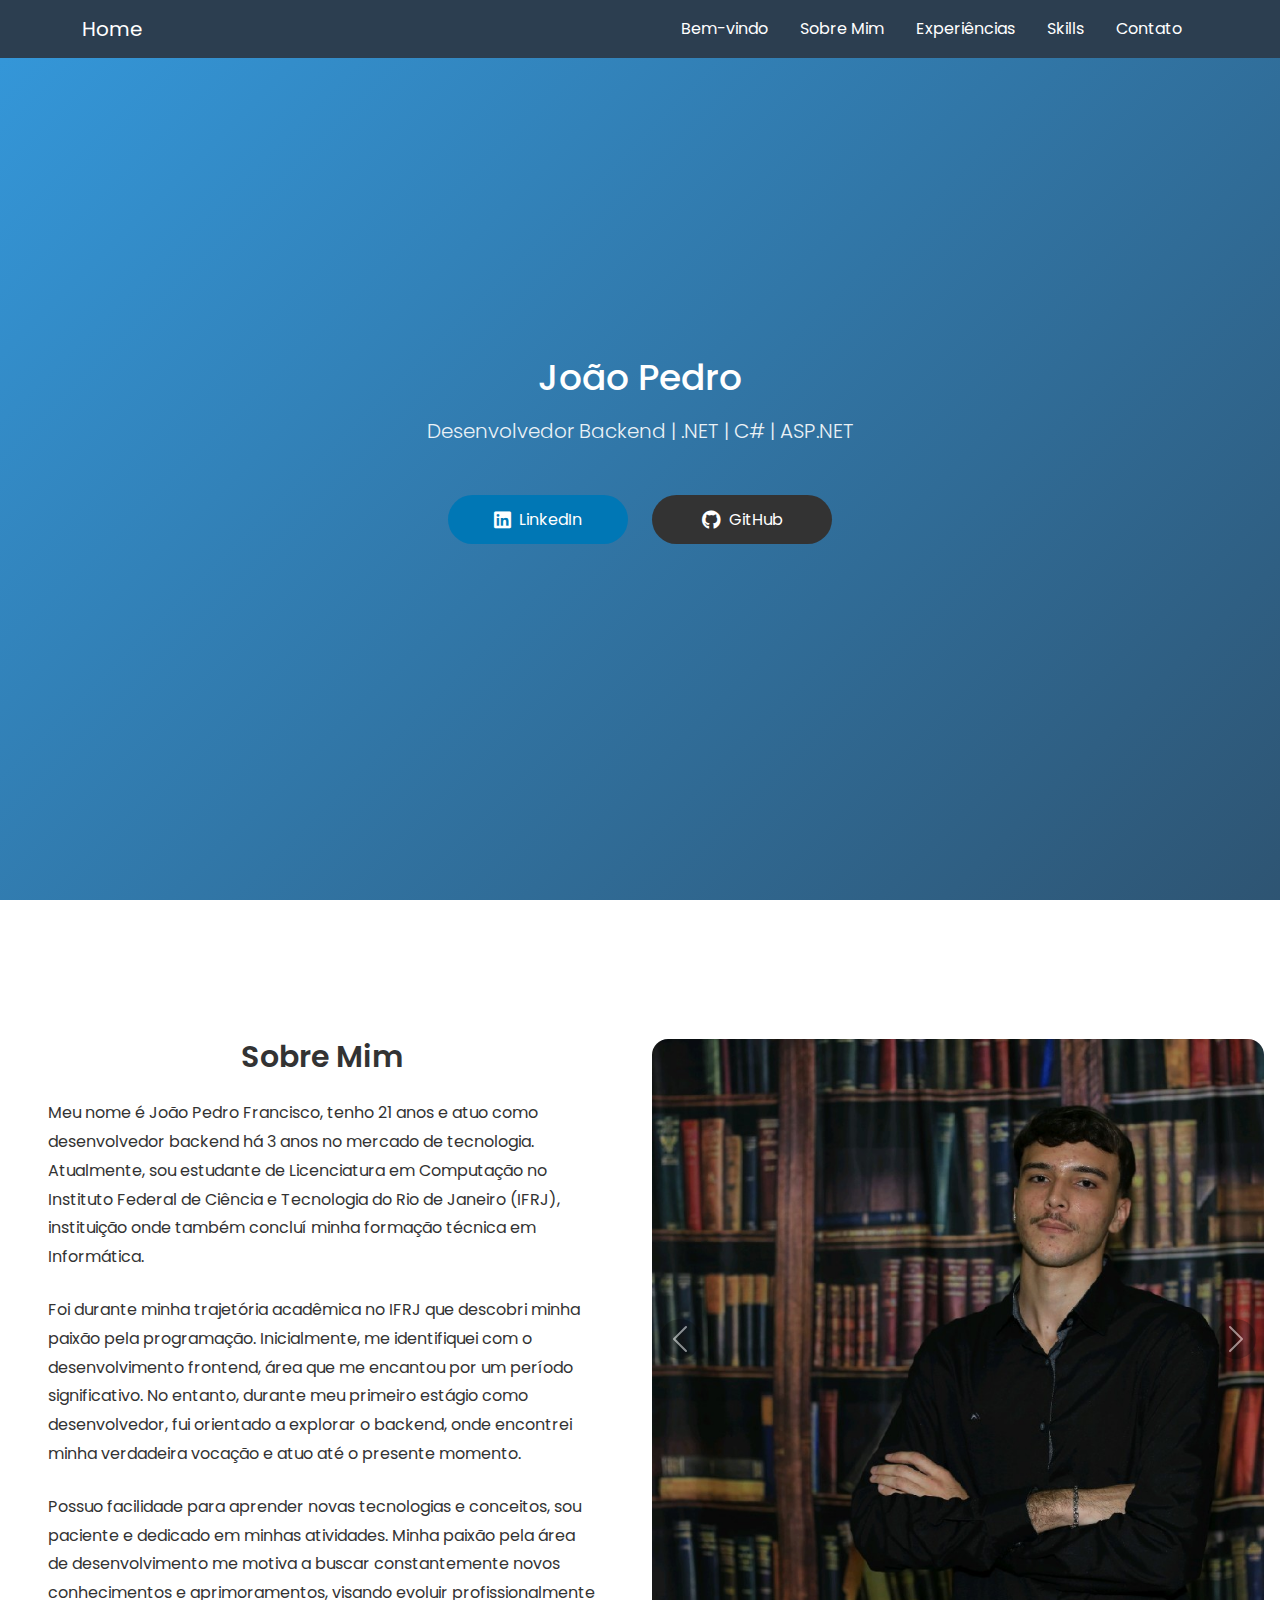
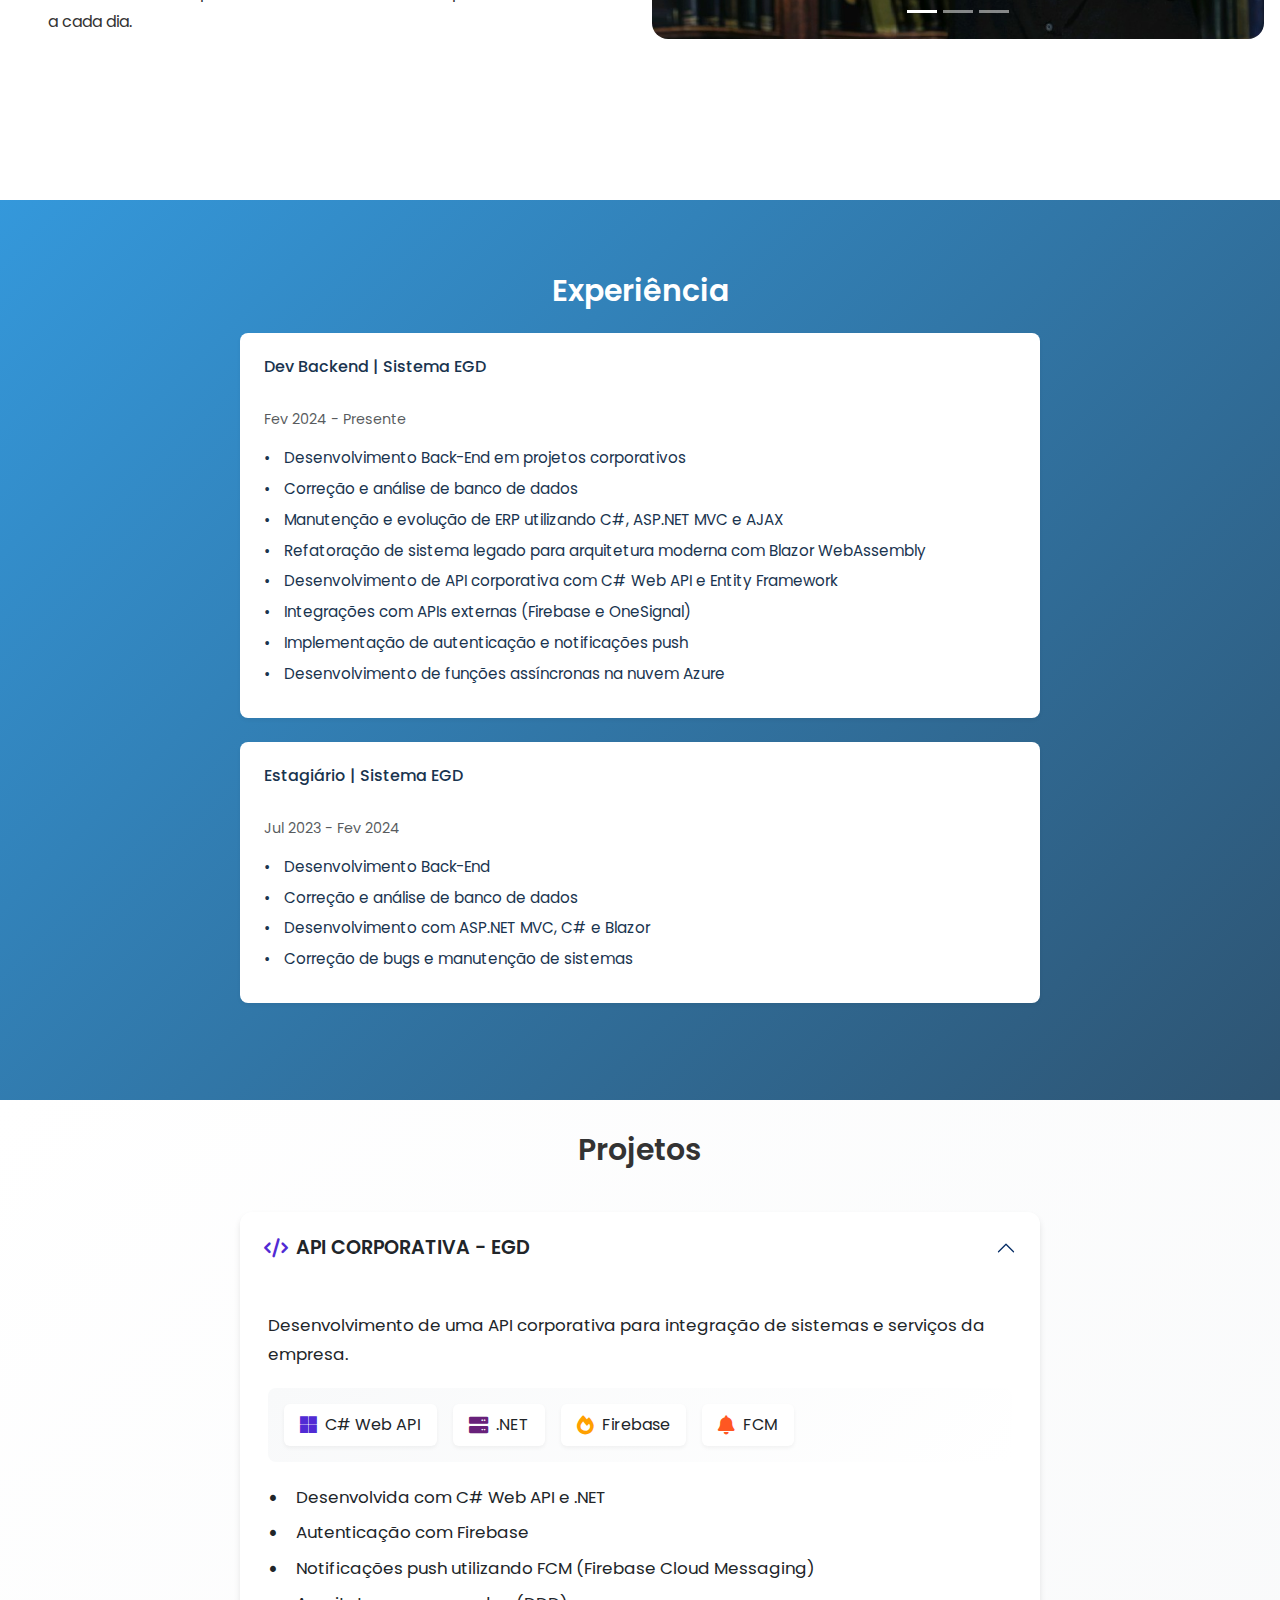
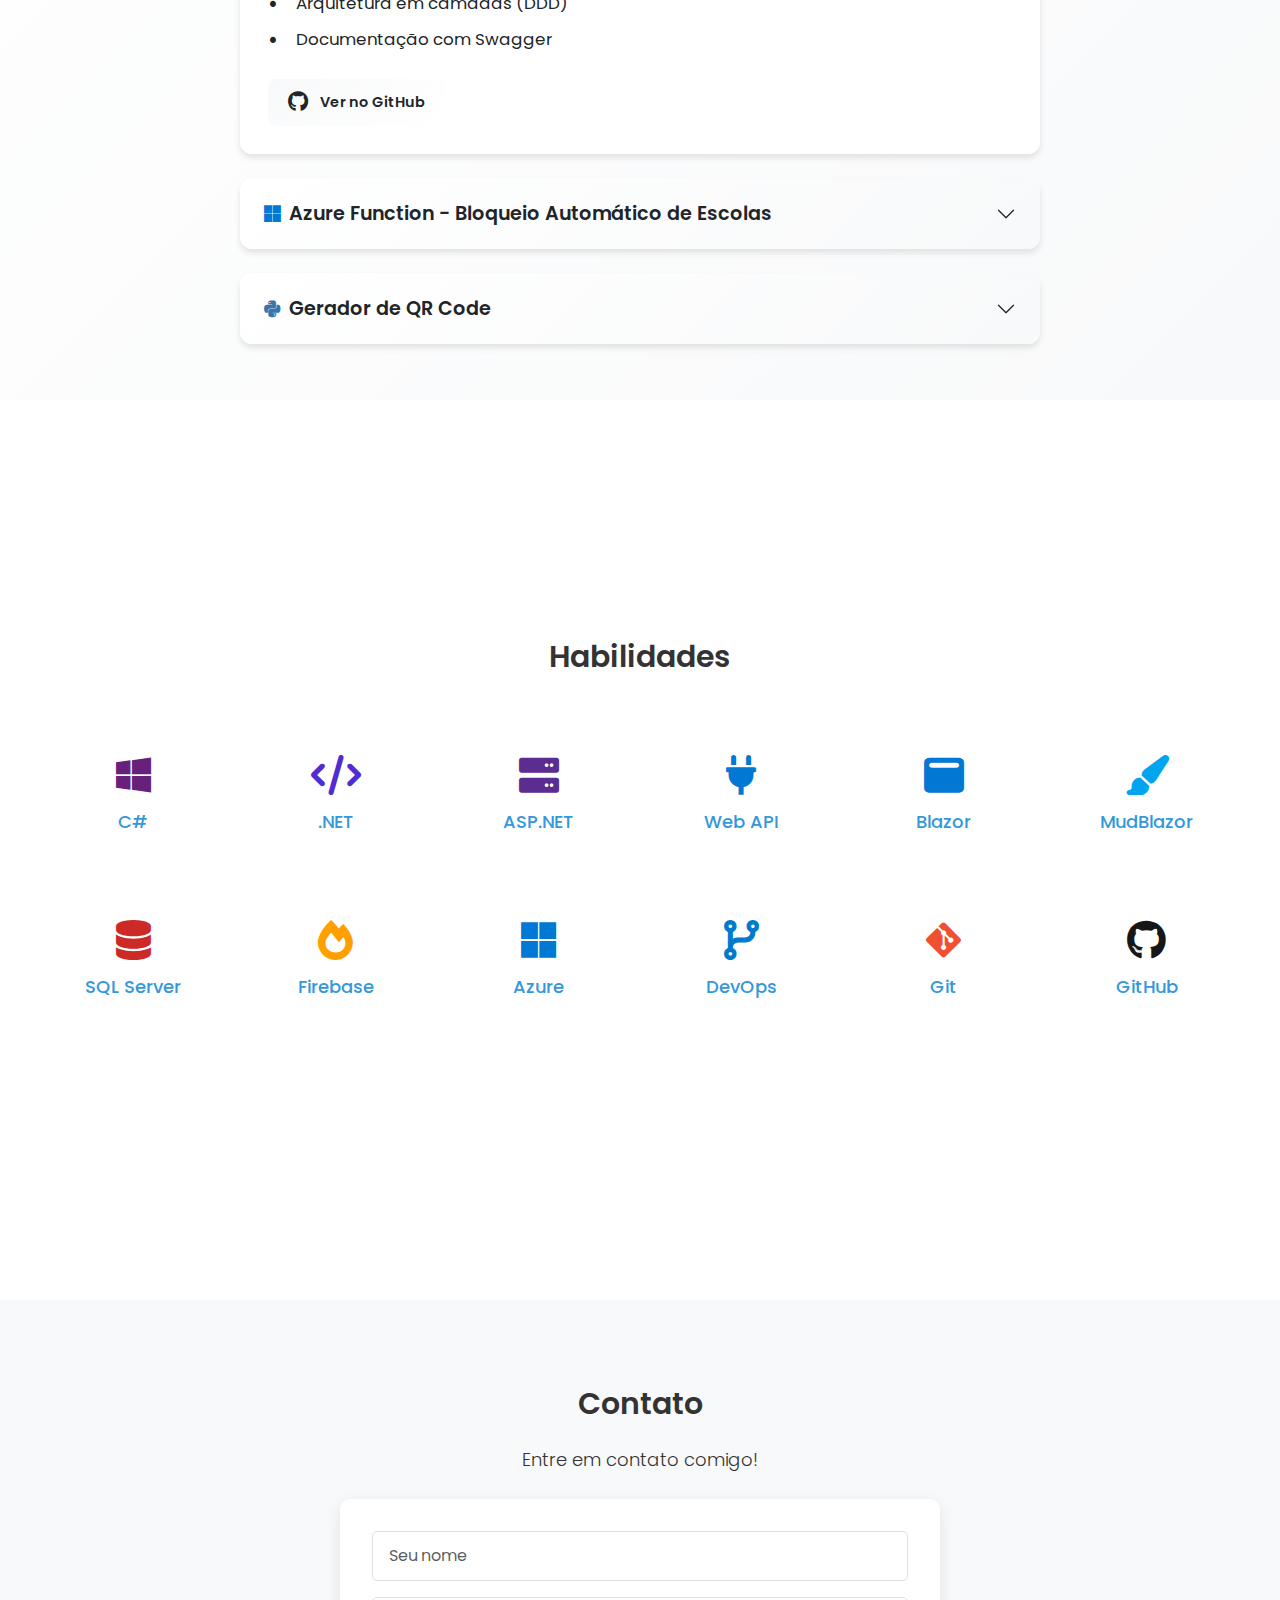
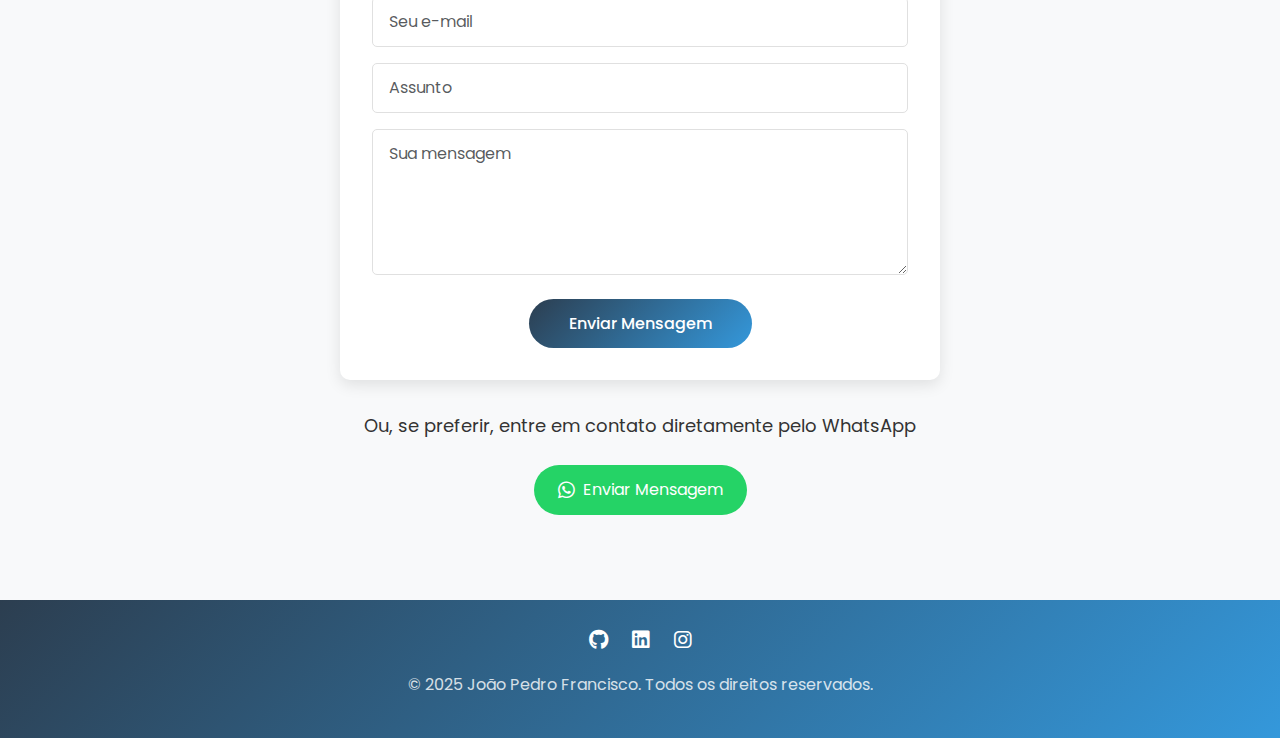
==== commit 40a34902: "send email" ====
--- a/index.html
+++ b/index.html
@@ -239,10 +239,38 @@
     <section id="contact" class="section">
         <div class="section-content text-center">
             <h2 class="mb-4">Contato</h2>
-            <p class="lead mb-4">Entre em contato comigo através do WhatsApp</p>
-            <a href="https://wa.me/24999203432" target="_blank" class="social-btn whatsapp-btn">
-                <i class="fab fa-whatsapp"></i><span>Enviar Mensagem</span>
-            </a>
+            <p class="lead mb-4">Entre em contato comigo!</p>
+            
+            <div class="contact-form-container">
+                <form name="contact" method="POST" data-netlify="true" class="contact-form">
+                    <input type="hidden" name="form-name" value="contact">
+                    
+                    <div class="form-group mb-3">
+                        <input type="text" name="name" class="form-control" placeholder="Seu nome" required>
+                    </div>
+                    
+                    <div class="form-group mb-3">
+                        <input type="email" name="email" class="form-control" placeholder="Seu e-mail" required>
+                    </div>
+                    
+                    <div class="form-group mb-3">
+                        <input type="text" name="subject" class="form-control" placeholder="Assunto">
+                    </div>
+                    
+                    <div class="form-group mb-4">
+                        <textarea name="message" class="form-control" rows="5" placeholder="Sua mensagem" required></textarea>
+                    </div>
+                    
+                    <button type="submit" class="btn-submit">Enviar Mensagem</button>
+                </form>
+            </div>
+            
+            <div class="mt-4">
+                <p>Ou, se preferir, entre em contato diretamente pelo WhatsApp</p>
+                <a href="https://wa.me/24999203432" target="_blank" class="social-btn whatsapp-btn">
+                    <i class="fab fa-whatsapp"></i><span>Enviar Mensagem</span>
+                </a>
+            </div>
         </div>
     </section>
 
--- a/styles/components.css
+++ b/styles/components.css
@@ -365,4 +365,67 @@
 
 @media (max-width: 576px) {
     .social-btn { min-width: 160px; }
+}
+
+/* Contact Form */
+.contact-form-container {
+    max-width: 600px;
+    margin: 0 auto 2rem;
+}
+
+.contact-form {
+    background-color: var(--white);
+    padding: 2rem;
+    border-radius: 10px;
+    box-shadow: 0 5px 15px rgba(0, 0, 0, 0.1);
+}
+
+.form-control {
+    width: 100%;
+    padding: 0.75rem 1rem;
+    font-size: 1rem;
+    border: 1px solid #e0e0e0;
+    border-radius: 5px;
+    transition: all 0.3s ease;
+}
+
+.form-control:focus {
+    border-color: var(--secondary-color);
+    box-shadow: 0 0 0 0.2rem rgba(52, 152, 219, 0.25);
+    outline: none;
+}
+
+textarea.form-control {
+    resize: vertical;
+    min-height: 120px;
+}
+
+.btn-submit {
+    display: inline-block;
+    background: linear-gradient(135deg, var(--primary-color), var(--secondary-color));
+    color: var(--white);
+    font-weight: 500;
+    padding: 0.75rem 2.5rem;
+    border: none;
+    border-radius: 50px;
+    cursor: pointer;
+    transition: all 0.3s ease;
+}
+
+.btn-submit:hover {
+    transform: translateY(-3px);
+    box-shadow: 0 5px 15px rgba(0, 0, 0, 0.2);
+}
+
+/* Responsive adjustments */
+@media (max-width: 768px) {
+    .contact-form {
+        padding: 1.5rem;
+    }
+}
+
+@media (max-width: 576px) {
+    .contact-form {
+        padding: 1.25rem;
+    }
 } 